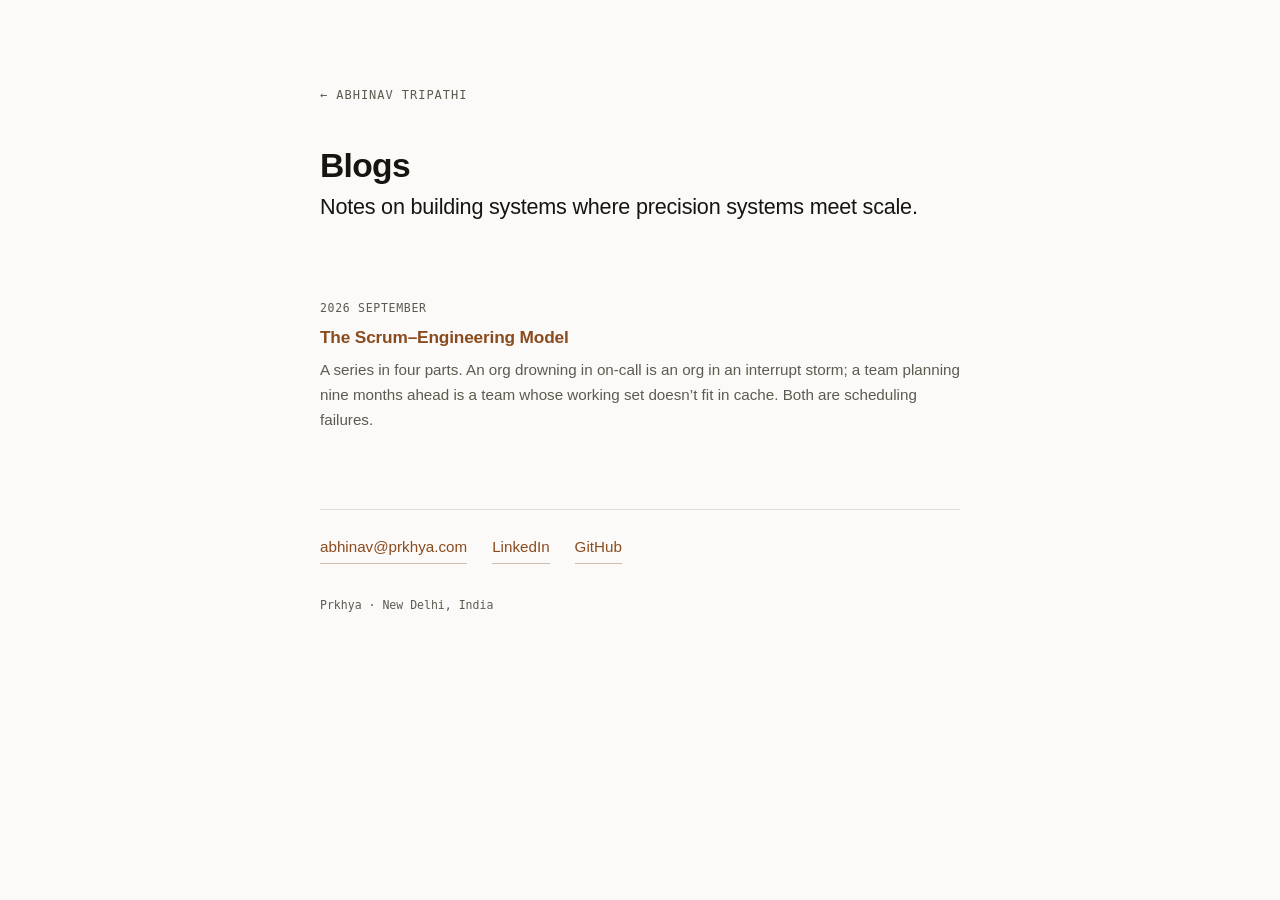
==== writing/index.html @ 3cc96342 "prkhya.com" ====
<!doctype html>
<html lang="en">
<head>
<meta charset="utf-8">
<meta name="viewport" content="width=device-width, initial-scale=1">
<title>Blogs</title>
<meta name="description" content="Notes on building systems where precision systems meet scale — architecture, engineering economics, and technical due diligence.">
<meta property="og:title" content="Blogs">
<meta property="og:description" content="Notes on building systems where precision systems meet scale — architecture, engineering economics, and technical due diligence.">
<meta property="og:type" content="website">
<link rel="stylesheet" href="/style.css">
</head>
<body>
<div class="wrap">

  <a class="backlink" href="/">← Abhinav Tripathi</a>

  <header>
    <h1>Blogs</h1>
    <p class="lede">Notes on building systems where precision systems meet scale.</p>
  </header>

<ul class="postlist">
<li>
<span class="date">2026 September</span>
<a href="/writing/scrum-engineering/">The Scrum–Engineering Model</a>
<span class="blurb">A series in four parts. An org drowning in on-call is an org in an interrupt storm; a team planning nine months ahead is a team whose working set doesn’t fit in cache. Both are scheduling failures.</span>
</li>
</ul>


  <footer>
    <a href="mailto:abhinav@prkhya.com">abhinav@prkhya.com</a>
    <a href="https://linkedin.com/in/kryochronic">LinkedIn</a>
    <a href="https://github.com/kryochronic">GitHub</a>
    <p class="colophon">Prkhya · New Delhi, India</p>
  </footer>

</div>
</body>
</html>
---- style.css ----
/* prkhya.com — shared theme
   One stylesheet for the whole site. Keep it that way. */

:root{
  --bg:#fbfaf8; --fg:#16150f; --muted:#5d5a4f; --rule:#e0ddd2;
  --accent:#8a4b1e; --card:#f4f2ec;
  --mono:ui-monospace,SFMono-Regular,"SF Mono",Menlo,Consolas,monospace;
  --sans:-apple-system,BlinkMacSystemFont,"Segoe UI",Inter,Roboto,Helvetica,Arial,sans-serif;
}
@media (prefers-color-scheme:dark){
  :root{ --bg:#131310; --fg:#eceae1; --muted:#9d998b; --rule:#2e2d26;
         --accent:#d99356; --card:#1b1a16; }
}

*{box-sizing:border-box}
html{-webkit-text-size-adjust:100%}
body{
  margin:0; background:var(--bg); color:var(--fg);
  font-family:var(--sans); font-size:17px; line-height:1.65;
  -webkit-font-smoothing:antialiased;
}
.wrap{max-width:44rem; margin:0 auto; padding:clamp(2.5rem,7vw,5rem) clamp(1.15rem,5vw,2rem) 5rem}

p{margin:0 0 1.1rem}
a{color:var(--accent); text-decoration:none; border-bottom:1px solid color-mix(in srgb,var(--accent) 35%,transparent)}
a:hover{border-bottom-color:var(--accent)}
.muted{color:var(--muted)}

/* ---------- home ---------- */

header{margin-bottom:3.5rem}
h1{font-size:clamp(1.6rem,4.5vw,2.1rem); line-height:1.2; margin:0 0 .3rem; letter-spacing:-.02em; font-weight:650}
.role{font-family:var(--mono); font-size:.8rem; letter-spacing:.06em; text-transform:uppercase; color:var(--accent); margin:0 0 1.8rem}
.lede{font-size:clamp(1.15rem,2.8vw,1.35rem); line-height:1.45; margin:0; letter-spacing:-.01em}

h2{
  font-family:var(--mono); font-size:.75rem; font-weight:600;
  letter-spacing:.12em; text-transform:uppercase; color:var(--muted);
  margin:3.5rem 0 1.1rem; padding-bottom:.5rem; border-bottom:1px solid var(--rule);
}

.tablewrap{overflow-x:auto; -webkit-overflow-scrolling:touch}
/* Markdown pipe tables need a header row; ours are empty by design. */
.tablewrap thead{display:none}
table{border-collapse:collapse; width:100%; font-size:.95rem; min-width:22rem}
td{padding:.62rem 0; border-bottom:1px solid var(--rule); vertical-align:baseline}
td:first-child{font-family:var(--mono); font-weight:600; white-space:nowrap; padding-right:1.4rem; color:var(--fg)}
tr:last-child td{border-bottom:none}

.story{margin:0 0 2rem; padding-left:1rem; border-left:2px solid var(--rule)}
.story h3{font-size:1.02rem; margin:0 0 .45rem; font-weight:650; letter-spacing:-.01em}
.story p{margin:0; color:var(--muted); font-size:.97rem}

ul{margin:0; padding:0; list-style:none}
ul li{padding:.62rem 0; border-bottom:1px solid var(--rule); font-size:.97rem}
ul li:last-child{border-bottom:none}
ul li b{font-weight:650}

.belief{background:var(--card); border-radius:5px; padding:1.3rem 1.4rem; font-size:1.03rem; line-height:1.55}
.belief p:last-child{margin-bottom:0}

/* ---------- articles ---------- */

.backlink{
  display:inline-block; font-family:var(--mono); font-size:.75rem;
  letter-spacing:.08em; text-transform:uppercase; border:0;
  color:var(--muted); margin-bottom:2.5rem;
}
.backlink:hover{color:var(--accent); border:0}

.article h1{margin-bottom:.7rem; font-size:clamp(1.5rem,4vw,1.95rem)}
.post-meta{
  font-family:var(--mono); font-size:.75rem; letter-spacing:.06em;
  text-transform:uppercase; color:var(--muted); margin:0 0 2.5rem;
}
.article .lede{margin-bottom:2.2rem; color:var(--muted)}

/* inside an article, h2/h3 are real subheadings, not section rules */
.article h2{
  font-family:var(--sans); font-size:1.18rem; font-weight:650;
  letter-spacing:-.01em; text-transform:none; color:var(--fg);
  margin:2.6rem 0 .8rem; padding:0; border:0;
}
.article h3{font-size:1.02rem; font-weight:650; margin:2rem 0 .6rem; letter-spacing:-.01em}

.article ul{margin:0 0 1.1rem; padding-left:1.15rem; list-style:disc}
.article ul li{padding:.2rem 0; border:0; font-size:1rem}
.article ol{margin:0 0 1.1rem; padding-left:1.3rem}
.article ol li{padding:.2rem 0}

blockquote{
  margin:1.6rem 0; padding:.2rem 0 .2rem 1.1rem;
  border-left:2px solid var(--accent); color:var(--muted);
}
blockquote p:last-child{margin-bottom:0}

code{font-family:var(--mono); font-size:.88em; background:var(--card); padding:.12em .35em; border-radius:3px}
pre{
  background:var(--card); padding:1rem 1.1rem; border-radius:5px;
  overflow-x:auto; font-size:.85rem; line-height:1.55; margin:1.4rem 0;
}
pre code{background:none; padding:0; font-size:inherit}

hr{border:0; border-top:1px solid var(--rule); margin:2.6rem 0}

/* ---------- post list ---------- */

.postlist{margin:0; padding:0; list-style:none}
.postlist li{padding:1.3rem 0; border-bottom:1px solid var(--rule); font-size:1rem}
.postlist li:last-child{border-bottom:none}
.postlist a{font-size:1.08rem; font-weight:650; border:0; letter-spacing:-.01em}
.postlist a:hover{border-bottom:1px solid var(--accent)}
.postlist .date{
  display:block; font-family:var(--mono); font-size:.72rem;
  letter-spacing:.06em; text-transform:uppercase; color:var(--muted); margin-bottom:.3rem;
}
.postlist .blurb{display:block; color:var(--muted); font-size:.95rem; margin-top:.35rem}

/* ---------- series ---------- */

.part-label{
  font-family:var(--mono); font-size:.75rem; font-weight:600;
  letter-spacing:.12em; text-transform:uppercase; color:var(--accent);
  margin:0 0 .6rem;
}

.epigraph{
  margin:0 0 2.2rem; padding-left:1.1rem;
  border-left:2px solid var(--accent);
  font-size:1.08rem; font-style:italic; color:var(--muted); line-height:1.5;
}

.series-nav{
  display:flex; flex-wrap:wrap; gap:1rem; justify-content:space-between;
  margin-top:3.5rem; padding-top:1.4rem; border-top:1px solid var(--rule);
  font-size:.95rem;
}
.series-nav a{border:0}
.series-nav a:hover{border-bottom:1px solid var(--accent)}
.series-nav .prev::before{content:"← "}
.series-nav .next::after{content:" →"}

.series-toc{margin:0 0 2rem; padding:0; list-style:none}
.series-toc li{padding:.9rem 0; border-bottom:1px solid var(--rule); font-size:1rem}
.series-toc li:last-child{border-bottom:none}
.series-toc a{font-size:1.06rem; font-weight:650; border:0; letter-spacing:-.01em}
.series-toc a:hover{border-bottom:1px solid var(--accent)}
.series-toc .part{
  display:block; font-family:var(--mono); font-size:.72rem;
  letter-spacing:.08em; text-transform:uppercase; color:var(--muted); margin-bottom:.25rem;
}
.series-toc .blurb{display:block; color:var(--muted); font-size:.94rem; margin-top:.3rem}

/* ---------- figures ---------- */

figure{margin:2rem 0}
figure img{width:100%; height:auto; border:1px solid var(--rule); border-radius:4px; display:block}
figcaption{
  font-size:.84rem; color:var(--muted); margin-top:.6rem; line-height:1.5;
}
/* Charts rebuilt from synthetic data MUST carry this. Non-negotiable. */
figcaption .reconstruction{font-family:var(--mono); font-size:.75rem; text-transform:uppercase; letter-spacing:.06em}

/* ---------- footnotes ---------- */

/* Hand-written markers are <sup><a>; pandoc emits <a class="footnote-ref"><sup>.
   Style both so either authoring route looks the same. */
sup a, a.footnote-ref{
  border:0; font-weight:650; padding:0 .1em; line-height:0;
}
sup a{font-size:.72em; vertical-align:super}
a.footnote-ref sup{font-size:.72em; vertical-align:super}
sup a:hover, a.footnote-ref:hover{border:0; text-decoration:underline}
[id^="fn"]{scroll-margin-top:2rem}

/* Works for hand-written <ol class="footnotes"> and for pandoc's
   <section class="footnotes"><hr><ol>…  — same result either way. */
.footnotes{margin:3.5rem 0 0; padding-top:1.4rem; border-top:1px solid var(--rule)}
.footnotes hr{display:none}
ol.footnotes,
.footnotes ol{counter-reset:fn; list-style:none; padding-left:0; margin:0}
ol.footnotes > li,
.footnotes ol > li{
  position:relative; padding:0 0 .9rem 2rem; border:0;
  font-size:.92rem; line-height:1.55; color:var(--muted);
}
ol.footnotes > li::before,
.footnotes ol > li::before{
  counter-increment:fn; content:counter(fn);
  position:absolute; left:0; top:.05rem;
  font-family:var(--mono); font-size:.75rem; color:var(--accent);
}
.footnotes li p{margin:0 0 .5rem}
.footnotes li p:last-child{margin-bottom:0}
.fnback, .footnote-back{border:0; margin-left:.35rem; font-size:.85em}
.fnback:hover, .footnote-back:hover{border:0}

/* ---------- footer ---------- */

footer{margin-top:3.5rem; padding-top:1.4rem; border-top:1px solid var(--rule); font-size:.95rem}
footer a{margin-right:1.3rem; display:inline-block; line-height:2}
.colophon{font-family:var(--mono); font-size:.72rem; color:var(--muted); margin-top:2rem; border:0}
.colophon a{margin-right:0}
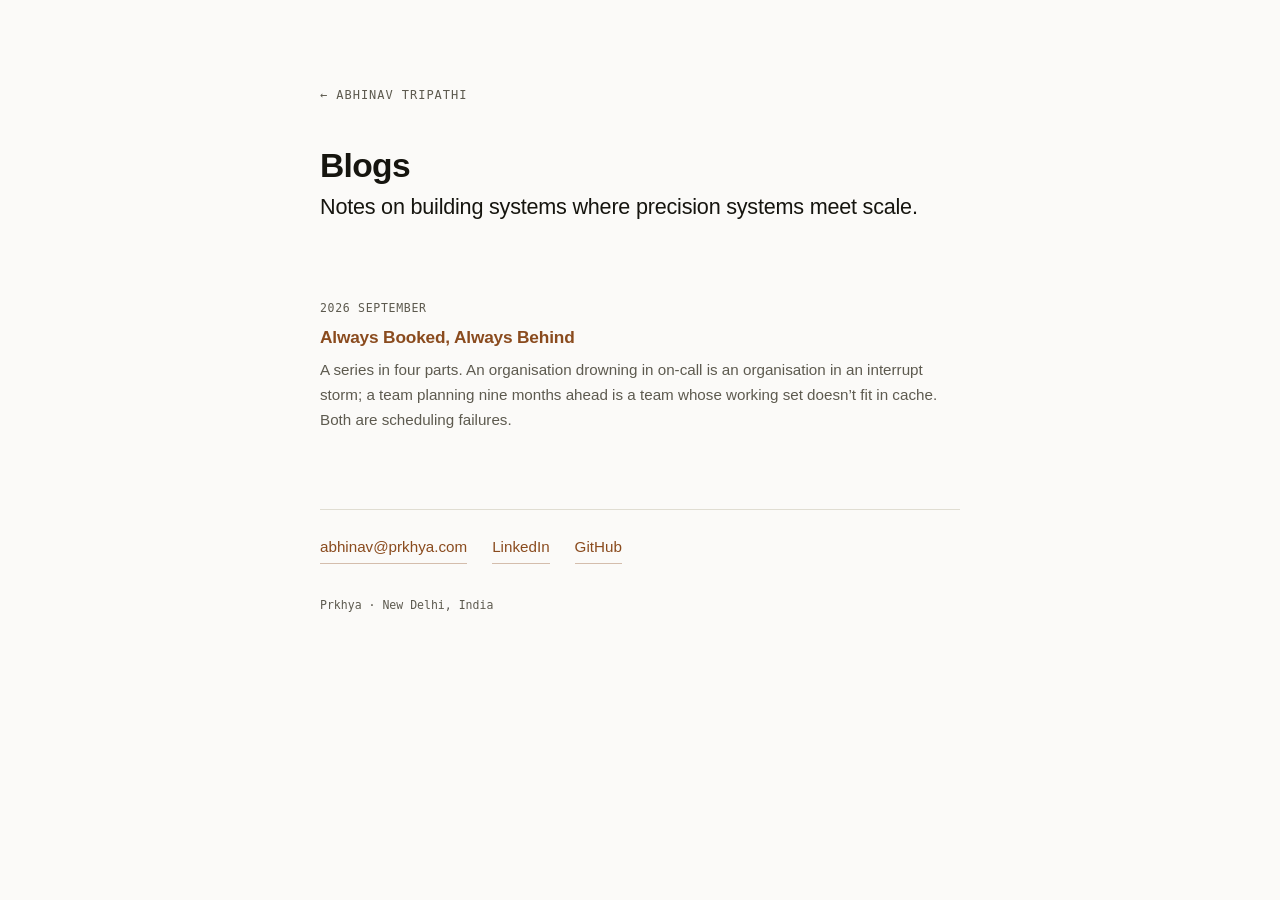
==== commit 49c3741e: "Setup the series with a short description of why the reader should bother reading it." ====
--- a/writing/index.html
+++ b/writing/index.html
@@ -23,8 +23,8 @@
 <ul class="postlist">
 <li>
 <span class="date">2026 September</span>
-<a href="/writing/scrum-engineering/">The Scrum–Engineering Model</a>
-<span class="blurb">A series in four parts. An org drowning in on-call is an org in an interrupt storm; a team planning nine months ahead is a team whose working set doesn’t fit in cache. Both are scheduling failures.</span>
+<a href="/writing/scrum-engineering/">Always Booked, Always Behind</a>
+<span class="blurb">A series in four parts. An organisation drowning in on-call is an organisation in an interrupt storm; a team planning nine months ahead is a team whose working set doesn’t fit in cache. Both are scheduling failures.</span>
 </li>
 </ul>
 
--- a/style.css
+++ b/style.css
@@ -13,6 +13,7 @@
 }
 
 *{box-sizing:border-box}
+img{max-width:100%; height:auto}
 html{-webkit-text-size-adjust:100%}
 body{
   margin:0; background:var(--bg); color:var(--fg);
@@ -42,10 +43,12 @@
 .tablewrap{overflow-x:auto; -webkit-overflow-scrolling:touch}
 /* Markdown pipe tables need a header row; ours are empty by design. */
 .tablewrap thead{display:none}
-table{border-collapse:collapse; width:100%; font-size:.95rem; min-width:22rem}
+table{border-collapse:collapse; width:100%; font-size:.95rem; min-width:22rem; margin:0 0 1.4rem}
 td{padding:.62rem 0; border-bottom:1px solid var(--rule); vertical-align:baseline}
 td:first-child{font-family:var(--mono); font-weight:600; white-space:nowrap; padding-right:1.4rem; color:var(--fg)}
 tr:last-child td{border-bottom:none}
+th{padding:.62rem 0; border-bottom:1px solid var(--rule); font-weight:650; vertical-align:baseline}
+th + th, td + td{padding-left:1.4rem}
 
 .story{margin:0 0 2rem; padding-left:1rem; border-left:2px solid var(--rule)}
 .story h3{font-size:1.02rem; margin:0 0 .45rem; font-weight:650; letter-spacing:-.01em}
@@ -153,8 +156,8 @@
 
 /* ---------- figures ---------- */
 
-figure{margin:2rem 0}
-figure img{width:100%; height:auto; border:1px solid var(--rule); border-radius:4px; display:block}
+figure{margin:2rem 0; text-align:center}
+figure img{width:100%; max-width:90%; height:auto; border:1px solid var(--rule); border-radius:4px; display:block; margin:0 auto}
 figcaption{
   font-size:.84rem; color:var(--muted); margin-top:.6rem; line-height:1.5;
 }
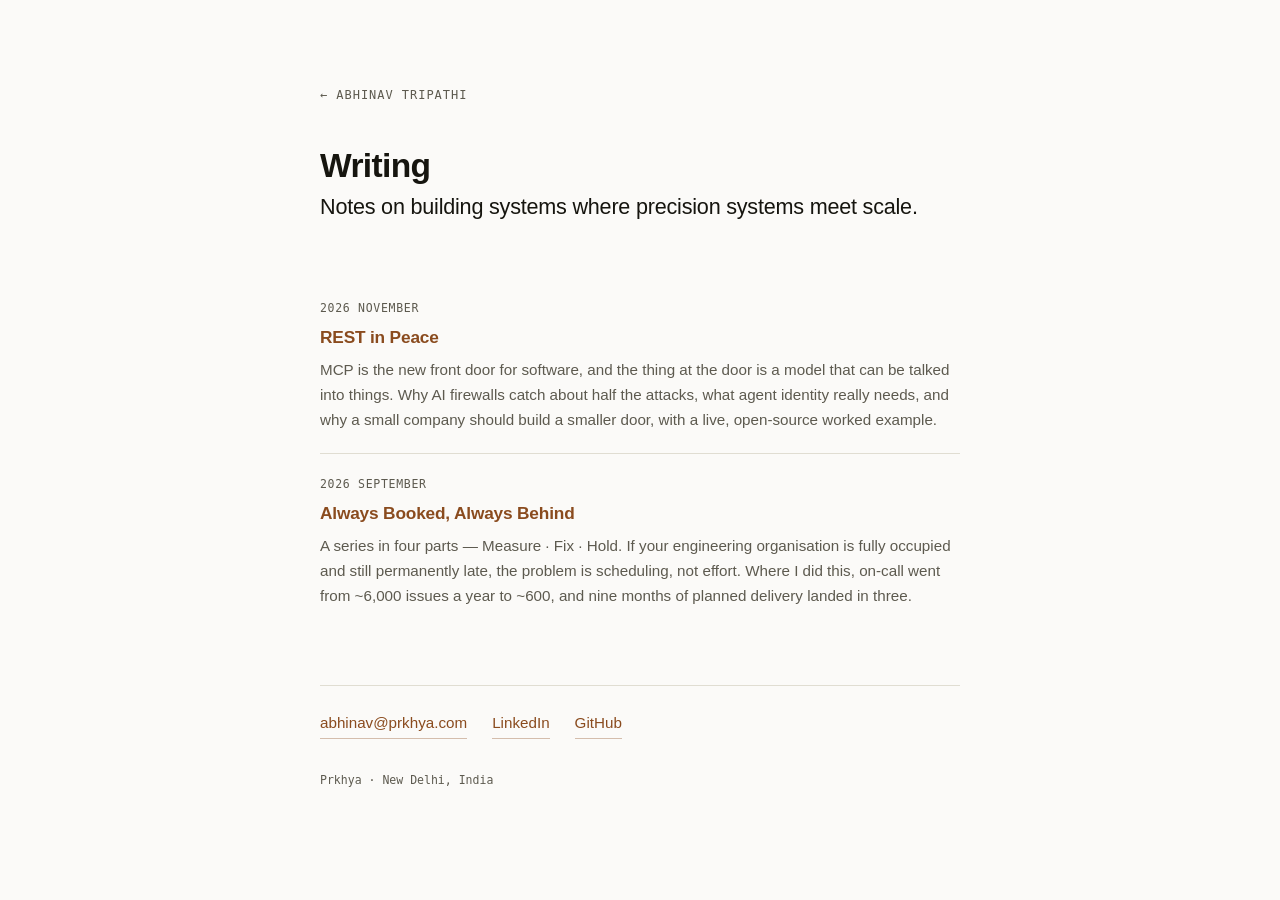
==== commit ee2609fe: "Publish REST in Peace" ====
--- a/writing/index.html
+++ b/writing/index.html
@@ -3,9 +3,9 @@
 <head>
 <meta charset="utf-8">
 <meta name="viewport" content="width=device-width, initial-scale=1">
-<title>Blogs</title>
+<title>Writing</title>
 <meta name="description" content="Notes on building systems where precision systems meet scale — architecture, engineering economics, and technical due diligence.">
-<meta property="og:title" content="Blogs">
+<meta property="og:title" content="Writing">
 <meta property="og:description" content="Notes on building systems where precision systems meet scale — architecture, engineering economics, and technical due diligence.">
 <meta property="og:type" content="website">
 <link rel="stylesheet" href="/style.css">
@@ -16,15 +16,20 @@
   <a class="backlink" href="/">← Abhinav Tripathi</a>
 
   <header>
-    <h1>Blogs</h1>
+    <h1>Writing</h1>
     <p class="lede">Notes on building systems where precision systems meet scale.</p>
   </header>
 
 <ul class="postlist">
 <li>
+<span class="date">2026 November</span>
+<a href="/writing/rest-in-peace/">REST in Peace</a>
+<span class="blurb">MCP is the new front door for software, and the thing at the door is a model that can be talked into things. Why AI firewalls catch about half the attacks, what agent identity really needs, and why a small company should build a smaller door, with a live, open-source worked example.</span>
+</li>
+<li>
 <span class="date">2026 September</span>
 <a href="/writing/scrum-engineering/">Always Booked, Always Behind</a>
-<span class="blurb">A series in four parts. An organisation drowning in on-call is an organisation in an interrupt storm; a team planning nine months ahead is a team whose working set doesn’t fit in cache. Both are scheduling failures.</span>
+<span class="blurb">A series in four parts — Measure · Fix · Hold. If your engineering organisation is fully occupied and still permanently late, the problem is scheduling, not effort. Where I did this, on-call went from ~6,000 issues a year to ~600, and nine months of planned delivery landed in three.</span>
 </li>
 </ul>
 
